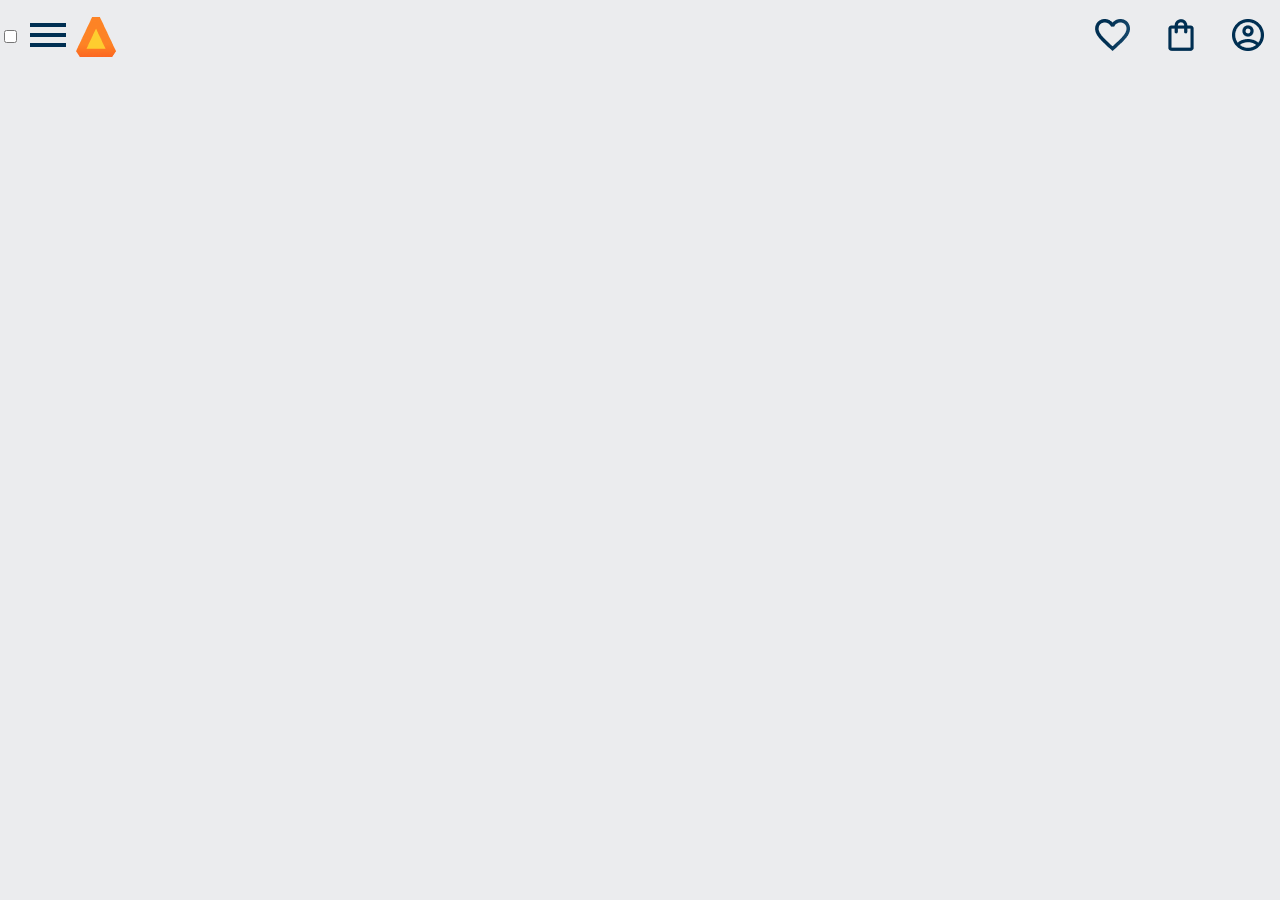
==== index.html @ 511188ee "Add files via upload" ====
<!DOCTYPE html>
<html lang="pt-br">

<head>
    <meta charset="UTF-8">
    <meta name="viewport" content="width=device-width, initial-scale=1.0">
    <title>Alura Books</title>
    <link rel="stylesheet" href="style.css">
    <link rel="stylesheet" href="reset.css">
</head>

<body>
    <header class="cabecalho">
        <div class="container">
            <input type="checkbox" id="menu" class="container-botao">
            <label for="menu">
                <span class="cabecalho-menu-hamburguer container-imagem"></span>
            </label>
            <ul class="lista-menu">
                <li class="lista-menu-titulo">Categorias</li>
                <li class="lista-menu-item">
                    <a href="#" class="lista-menu-link">Programação</a>
                </li>
                <li class="lista-menu-item">
                    <a href="#" class="lista-menu-link">Front-End</a>
                </li>
                <li class="lista-menu-item">
                    <a href="#" class="lista-menu-link">Infraestrutura</a>
                </li>
                <li class="lista-menu-item">
                    <a href="#" class="lista-menu-link">Business</a>
                </li>
                <li class="lista-menu-item">
                    <a href="#" class="lista-menu-link">Design & UX</a>
                </li>
            </ul>
            <img src="img/Logo.png" alt="Logo da AluraBooks">
        </div>
        <div class="container">
            <a href="#"><img src="img/Favoritos.png" alt="Meus favoritos" class="container-imagem"></a>
            <a href="#"><img src="img/Sacola.png" alt="Carrinho de compras" class="container-imagem"></a>
            <a href="#"><img src="img/Perfil.png" alt="Meu perfil" class="container-imagem"></a>
        </div>
    </header>
</body>

</html>
---- style.css ----
@import url("styles/header.css");
:root{
    --cor-de-fundo: #EBECEE;
}

.titulo-principal{
    color: black;
}
body{
    background-color: var(--cor-de-fundo);
}
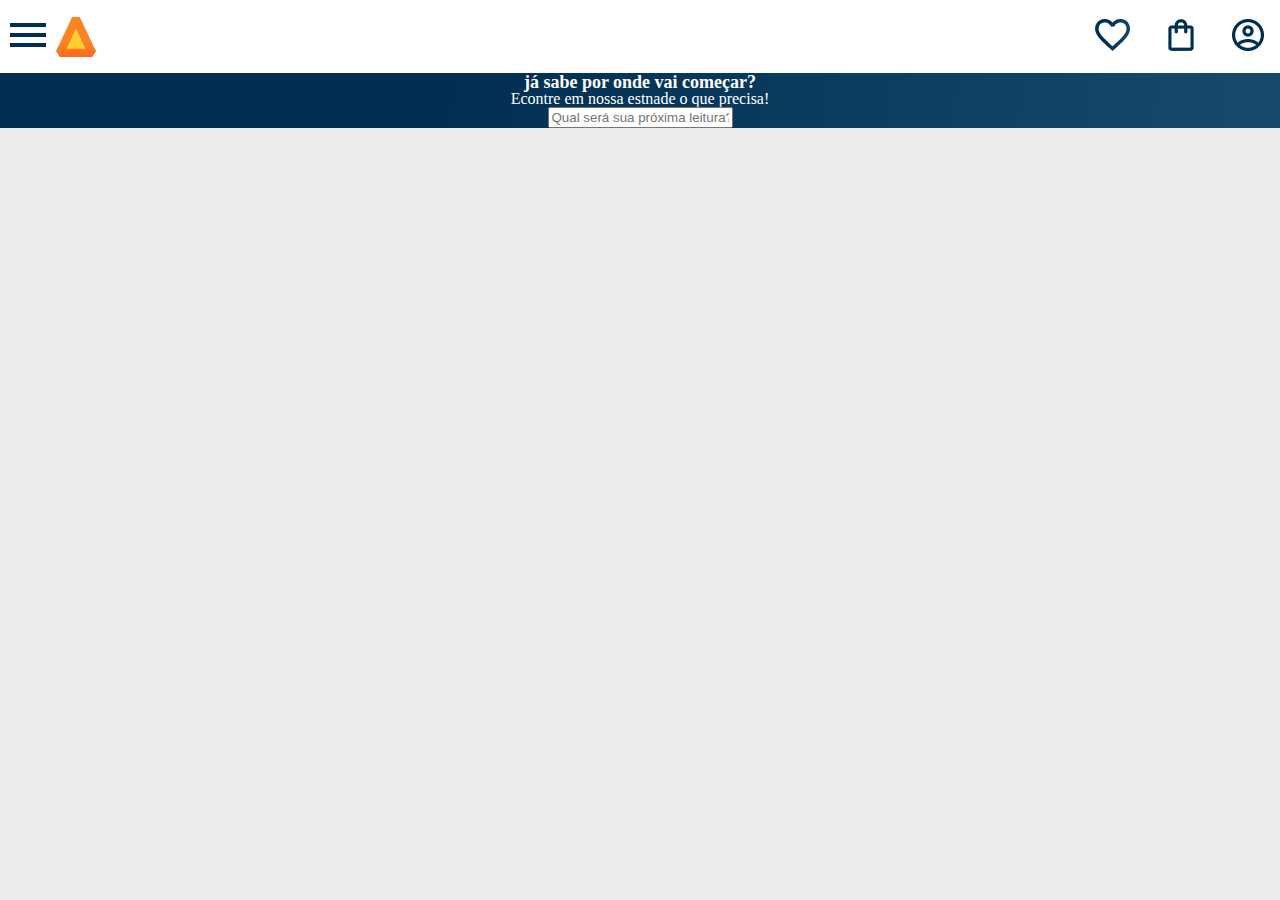
==== commit c98deda6: "Add files via upload" ====
--- a/index.html
+++ b/index.html
@@ -6,6 +6,9 @@
     <meta name="viewport" content="width=device-width, initial-scale=1.0">
     <title>Alura Books</title>
     <link rel="stylesheet" href="style.css">
+    <link rel="preconnect" href="https://fonts.googleapis.com">
+<link rel="preconnect" href="https://fonts.gstatic.com" crossorigin>
+<link href="https://fonts.googleapis.com/css2?family=Poppins:ital,wght@0,100;0,200;0,300;0,400;0,500;0,600;0,700;0,800;0,900;1,100;1,200;1,300;1,400;1,500;1,600;1,700;1,800;1,900&display=swap" rel="stylesheet">
     <link rel="stylesheet" href="reset.css">
 </head>
 
@@ -42,6 +45,12 @@
             <a href="#"><img src="img/Perfil.png" alt="Meu perfil" class="container-imagem"></a>
         </div>
     </header>
+    <section class="banner">
+    <h2 class="banner-titulo"> já sabe por onde vai começar?</h2>
+    <p class="banner-texto">Econtre em nossa estnade o que precisa!</p>
+    <input type=" search" class="banner-pesquisa"
+     placeholder="Qual será sua próxima leitura?,">
+    </section>
 </body>
 
 </html>--- a/style.css
+++ b/style.css
@@ -1,11 +1,21 @@
 @import url("styles/header.css");
-:root{
+@import url(styles/banner.css);
+
+:root {
     --cor-de-fundo: #EBECEE;
+    --branco: #FFFFFF;
+    --laranja: #EB9B00;
+    --azul-degrade: linear-gradient(97.54deg, #002F52 35.49%, #326589 165.37%);
+    --fonte-principal: "poppins";
 }
 
-.titulo-principal{
+.titulo-principal {
     color: black;
 }
-body{
+
+body {
     background-color: var(--cor-de-fundo);
-}
+    font-family: var(--fonte-principal);
+    font-size: 16px;
+    font-weight: 400;
+}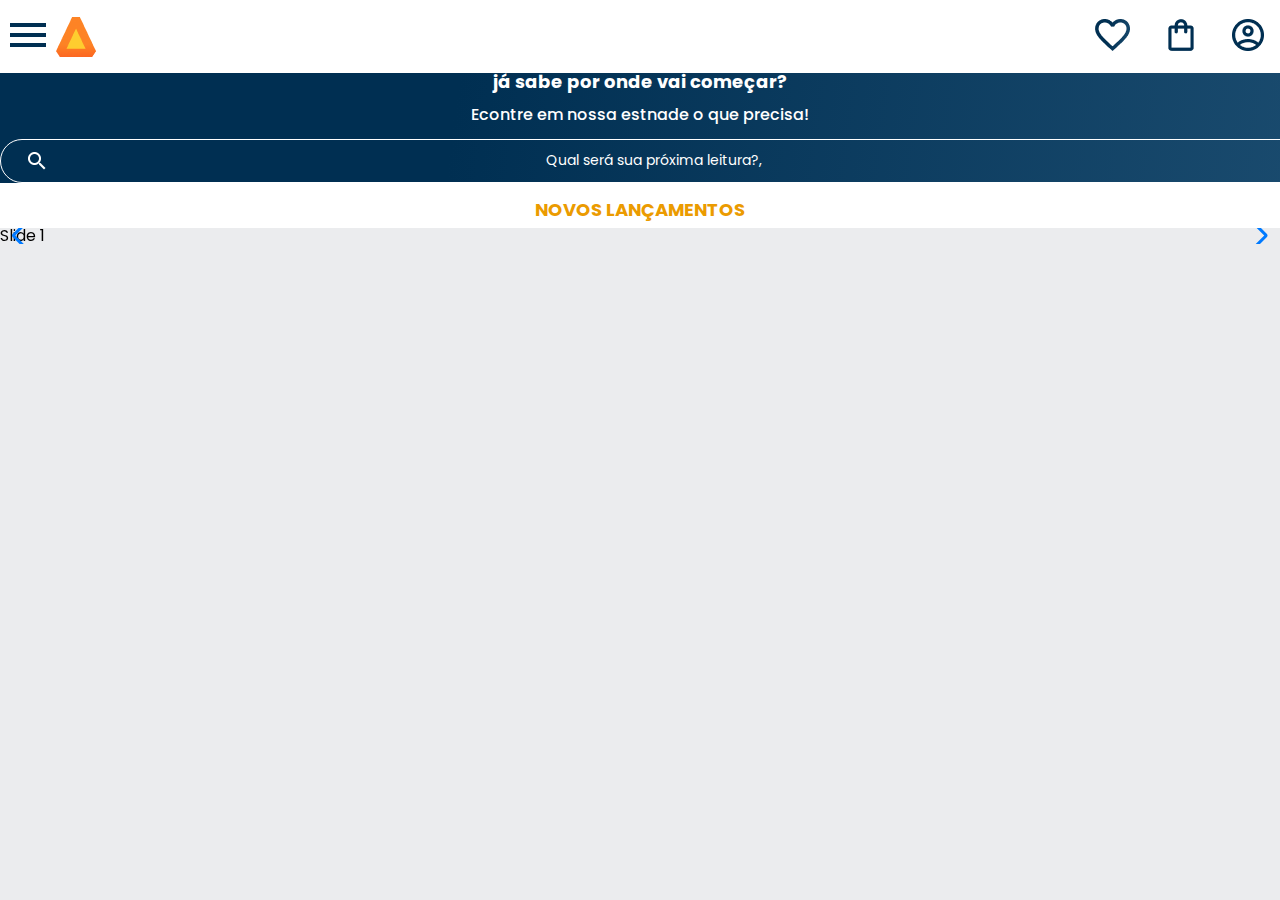
==== commit 107ef741: "Add files via upload" ====
--- a/index.html
+++ b/index.html
@@ -5,11 +5,14 @@
     <meta charset="UTF-8">
     <meta name="viewport" content="width=device-width, initial-scale=1.0">
     <title>Alura Books</title>
-    <link rel="stylesheet" href="style.css">
+    <link rel="stylesheet" href="reset.css">
     <link rel="preconnect" href="https://fonts.googleapis.com">
-<link rel="preconnect" href="https://fonts.gstatic.com" crossorigin>
-<link href="https://fonts.googleapis.com/css2?family=Poppins:ital,wght@0,100;0,200;0,300;0,400;0,500;0,600;0,700;0,800;0,900;1,100;1,200;1,300;1,400;1,500;1,600;1,700;1,800;1,900&display=swap" rel="stylesheet">
-    <link rel="stylesheet" href="reset.css">
+    <link rel="preconnect" href="https://fonts.gstatic.com" crossorigin>
+    <link
+        href="https://fonts.googleapis.com/css2?family=Poppins:ital,wght@0,100;0,200;0,300;0,400;0,500;0,600;0,700;0,800;0,900;1,100;1,200;1,300;1,400;1,500;1,600;1,700;1,800;1,900&display=swap"
+        rel="stylesheet">
+    <link rel="stylesheet" href="https://cdn.jsdelivr.net/npm/swiper@11/swiper-bundle.min.css">
+    <link rel="stylesheet" href=" style.css">
 </head>
 
 <body>
@@ -46,11 +49,33 @@
         </div>
     </header>
     <section class="banner">
-    <h2 class="banner-titulo"> já sabe por onde vai começar?</h2>
-    <p class="banner-texto">Econtre em nossa estnade o que precisa!</p>
-    <input type=" search" class="banner-pesquisa"
-     placeholder="Qual será sua próxima leitura?,">
+        <h2 class="banner-titulo"> já sabe por onde vai começar?</h2>
+        <p class="banner-texto">Econtre em nossa estnade o que precisa!</p>
+        <input type=" search" class="banner-pesquisa" placeholder="Qual será sua próxima leitura?,">
     </section>
+    <section class="carrossel">
+        <h2 class="carrossel-titulo"> Novos lançamentos</h2>
+        <div class="swiper">
+            <!-- Additional required wrapper -->
+            <div class="swiper-wrapper">
+              <!-- Slides -->
+              <div class="swiper-slide">Slide 1</div>
+              <div class="swiper-slide">Slide 2</div>
+              <div class="swiper-slide">Slide 3</div>
+              ...
+            </div>
+            <!-- If we need pagination -->
+            <div class="swiper-pagination"></div>
+          
+            <!-- If we need navigation buttons -->
+            <div class="swiper-button-prev"></div>
+            <div class="swiper-button-next"></div>
+          
+            <!-- If we need scrollbar -->
+            <div class="swiper-scrollbar"></div>
+          </div>
+    </section>
+    <script src="https://cdn.jsdelivr.net/npm/swiper@11/swiper-bundle.min.js"></script>
 </body>
 
 </html>--- a/style.css
+++ b/style.css
@@ -1,5 +1,6 @@
 @import url("styles/header.css");
 @import url(styles/banner.css);
+@import url(styles/carrossel.css);
 
 :root {
     --cor-de-fundo: #EBECEE;
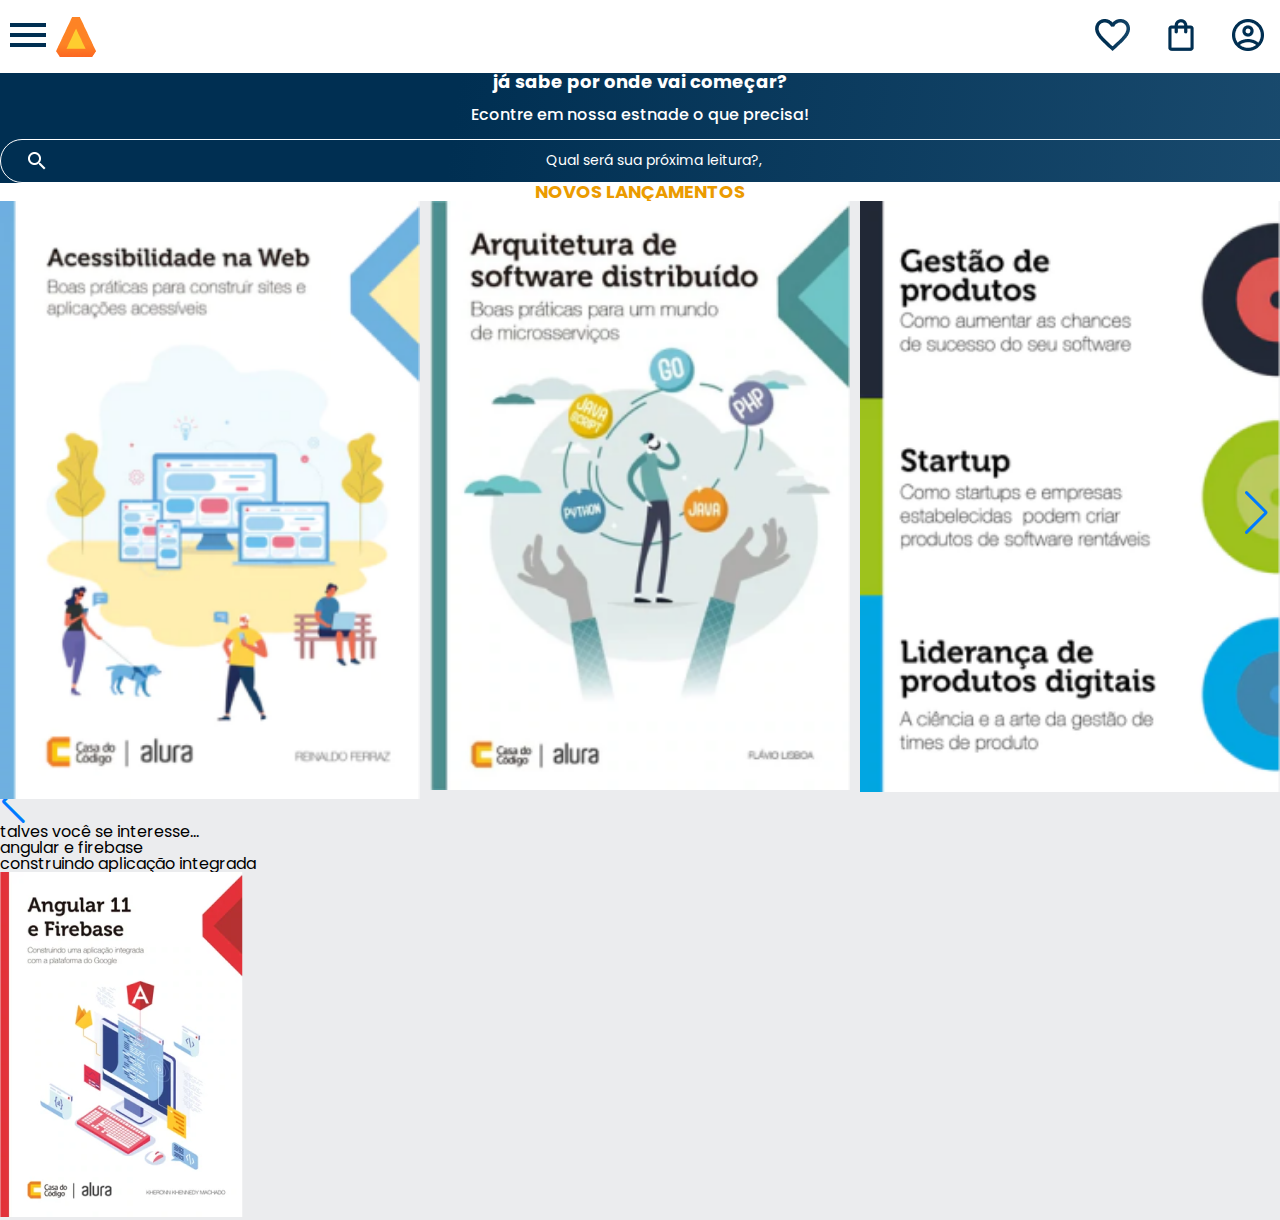
==== commit d7005955: "Add files via upload" ====
--- a/index.html
+++ b/index.html
@@ -56,26 +56,51 @@
     <section class="carrossel">
         <h2 class="carrossel-titulo"> Novos lançamentos</h2>
         <div class="swiper">
+
             <!-- Additional required wrapper -->
             <div class="swiper-wrapper">
-              <!-- Slides -->
-              <div class="swiper-slide">Slide 1</div>
-              <div class="swiper-slide">Slide 2</div>
-              <div class="swiper-slide">Slide 3</div>
-              ...
+                <div class="swiper-pagination"></div>
+                <!-- Slides -->
+                <div class="swiper-slide"><img src="./img/Acessibilidade.png" alt="Livro Acessibilidade "></div>
+                <div class="swiper-slide"><img src="./img/Arquitetura.png" alt="Livro Arquitetura"></div>
+                <div class="swiper-slide"><img src="./img/Gestão.png" alt="Livro Gestão"></div>
+                <div class="swiper-slide"><img src="./img/Angular.png" alt="livro Angular"></div>
+                <div class="swiper-slide"><img src="./img/ApacheKafka.png" alt="livro ApacheKafka"></div>
+                ...
             </div>
             <!-- If we need pagination -->
-            <div class="swiper-pagination"></div>
-          
+
+
             <!-- If we need navigation buttons -->
             <div class="swiper-button-prev"></div>
             <div class="swiper-button-next"></div>
-          
+
             <!-- If we need scrollbar -->
-            <div class="swiper-scrollbar"></div>
-          </div>
+
+        </div>
+        <div class="card">
+            <div class="card-descricao">
+                <div class="descricao">
+                </div>
+                <h3 class="descricao-titullo">talves você se interesse...</h3>
+                <h2 class="descricao-titulo-livro"> angular e firebase</h2>
+                <p class="descricao-texto">construindo aplicação integrada </p>
+            </div>
+            <img src="./img/Angular.png" class="descricao-imagem">
+
+        </div>
     </section>
     <script src="https://cdn.jsdelivr.net/npm/swiper@11/swiper-bundle.min.js"></script>
+
+    <script>const swiper = new Swiper('.swiper', {
+            spaceBetween: 10,
+            slidesPerView: 3,
+            Pagination: {
+                el: '.swiper-pagination',
+                type: 'bullets',
+            },
+        });
+    </script>
 </body>
 
 </html>--- a/style.css
+++ b/style.css
@@ -1,8 +1,8 @@
 @import url("styles/header.css");
-@import url(styles/banner.css);
-@import url(styles/carrossel.css);
+@import url("styles/banner.css");
+@import url("styles/carrossel.css");
 
-:root {
+:root { 
     --cor-de-fundo: #EBECEE;
     --branco: #FFFFFF;
     --laranja: #EB9B00;
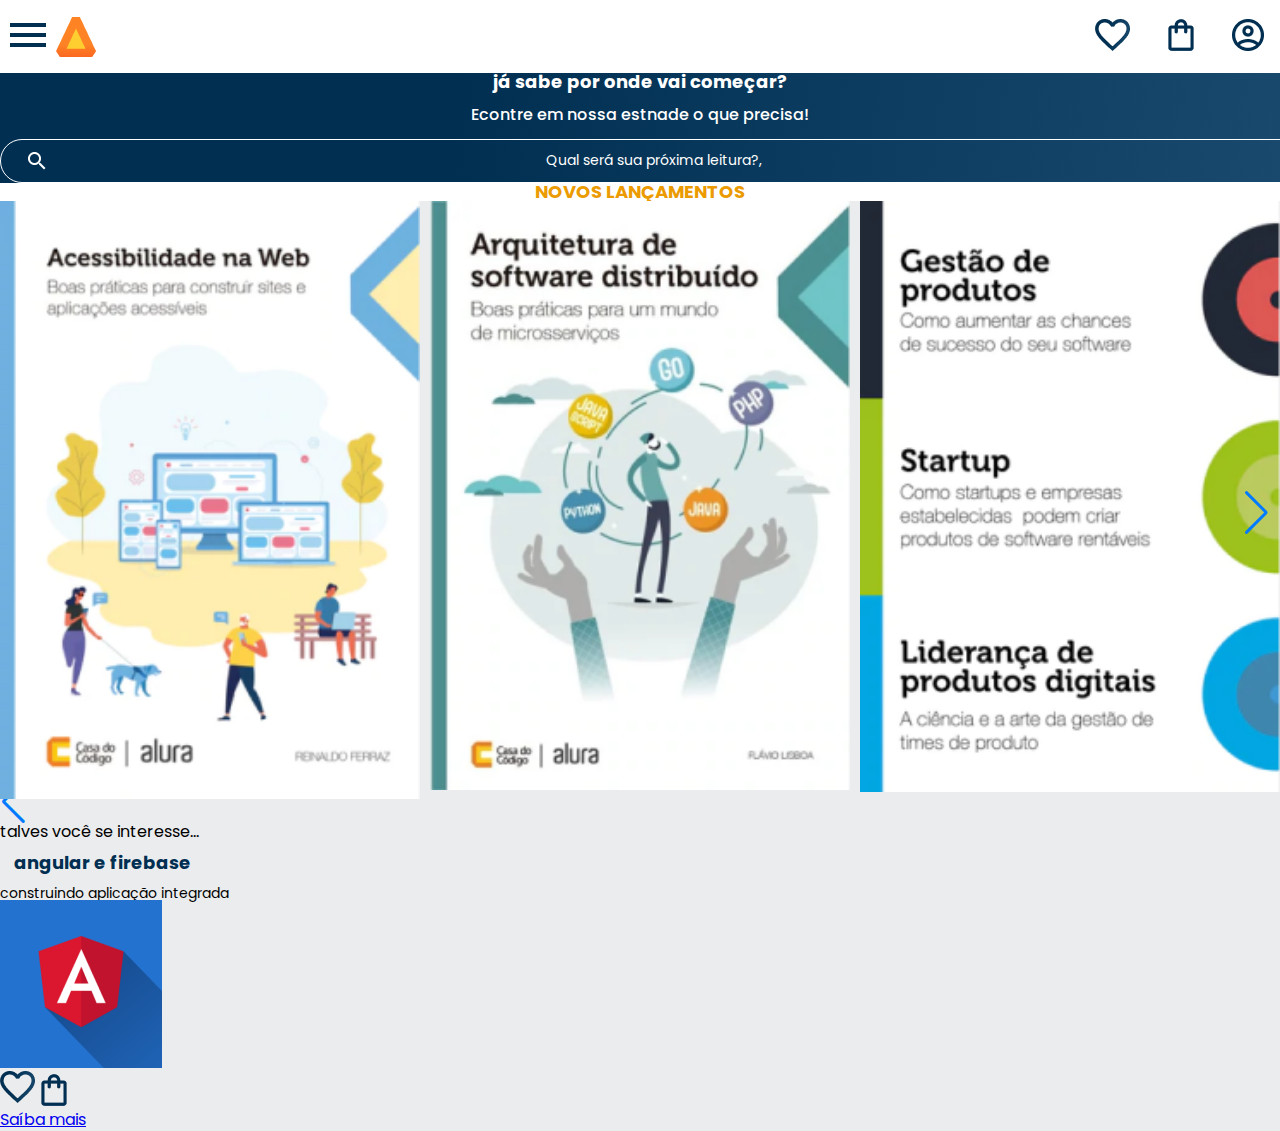
==== commit 7846dc4f: "Add files via upload" ====
--- a/index.html
+++ b/index.html
@@ -87,7 +87,14 @@
                 <p class="descricao-texto">construindo aplicação integrada </p>
             </div>
             <img src="./img/Angular.png" class="descricao-imagem">
-
+            <div>
+            </div class= "card-botao">
+            <ul class="botoes">
+                <li class="botoes-item"><img src="./img/Favoritos.png" alt="faforitar livro"></li>
+                <li class="botoes-item"><img src="./img/Sacola.png" alt="favoritar livro"></li>
+            </ul>
+            <a href="#" class="botoes-ancora">Saíba mais</a>
+            </div>
         </div>
     </section>
     <script src="https://cdn.jsdelivr.net/npm/swiper@11/swiper-bundle.min.js"></script>
@@ -100,7 +107,6 @@
                 type: 'bullets',
             },
         });
-    </script>
-</body>
-
-</html>+            </script>
+        <body>
+            <html>--- a/style.css
+++ b/style.css
@@ -6,7 +6,8 @@
     --cor-de-fundo: #EBECEE;
     --branco: #FFFFFF;
     --laranja: #EB9B00;
-    --azul-degrade: linear-gradient(97.54deg, #002F52 35.49%, #326589 165.37%);
+    --azul-degrade: linear-gradient(97.54deg, #002F52 35.49%, #326589 165.37%); 
+    --azul:#002F52;
     --fonte-principal: "poppins";
 }
 
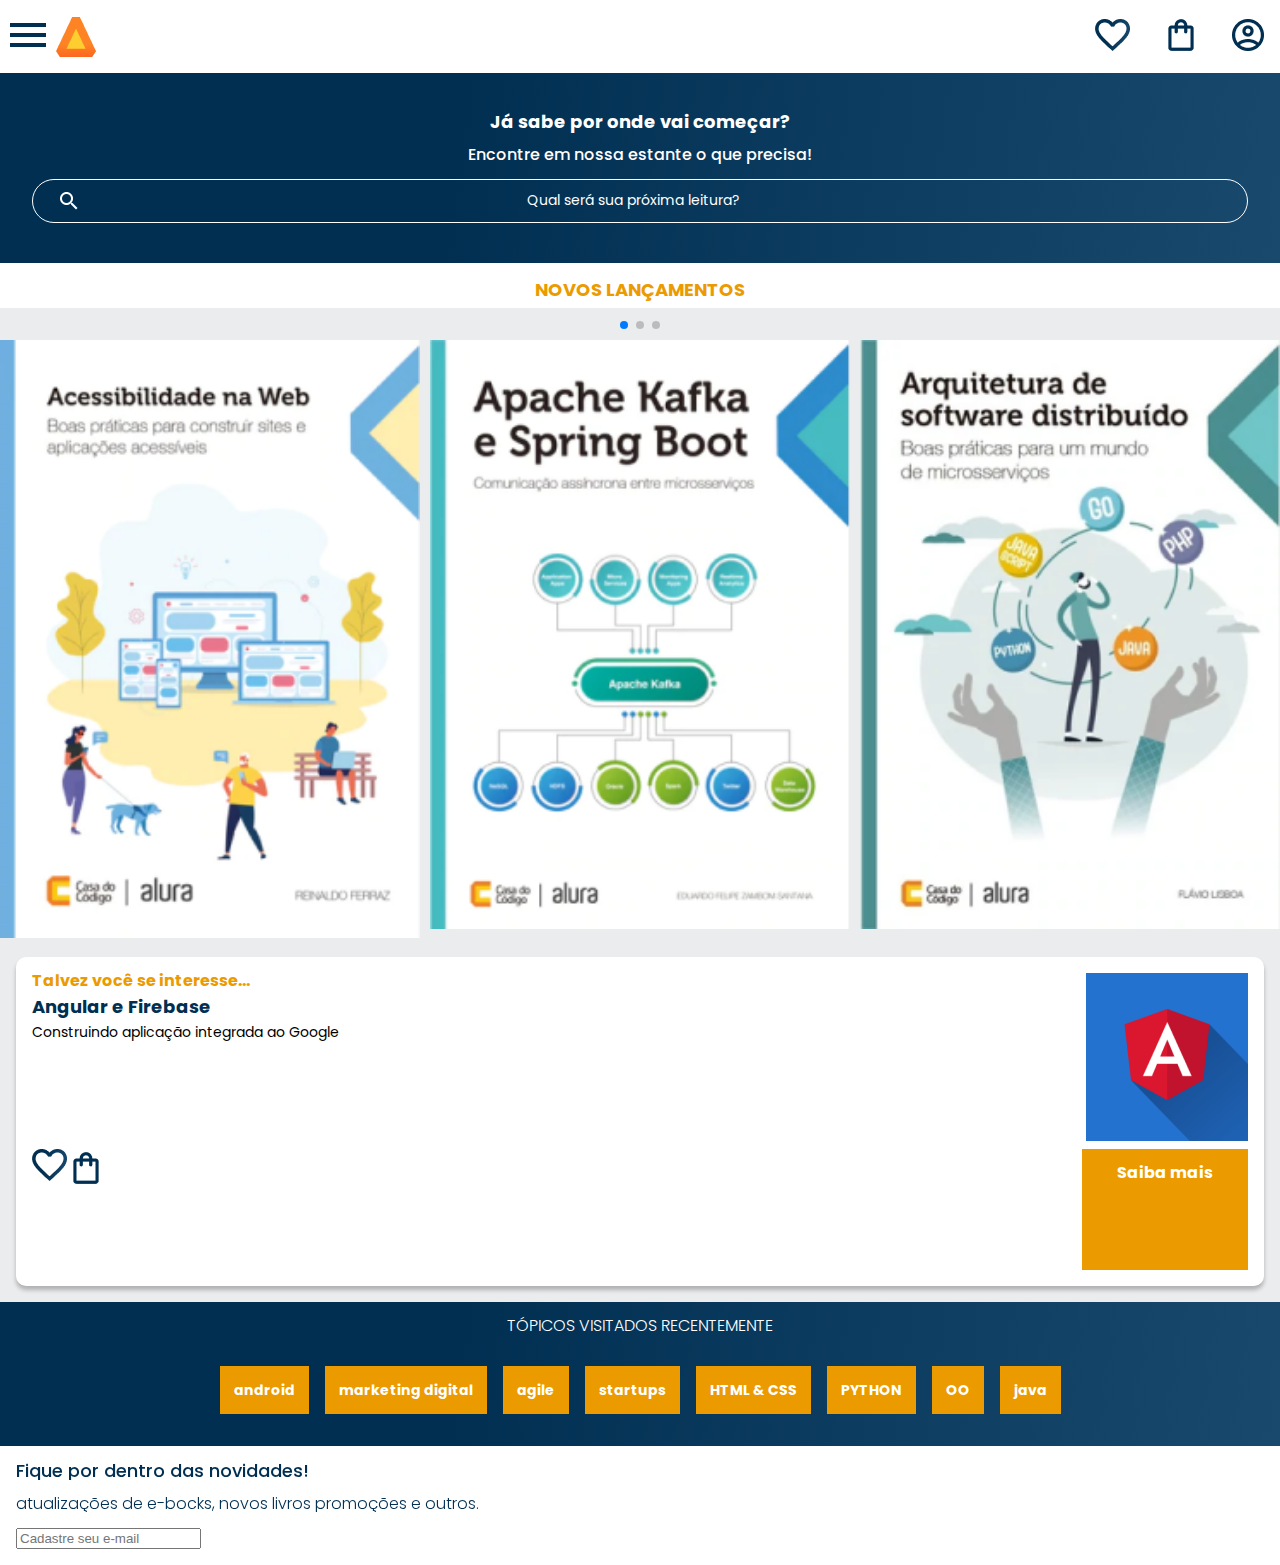
==== commit c4d444f1: "Add files via upload" ====
--- a/index.html
+++ b/index.html
@@ -8,11 +8,10 @@
     <link rel="stylesheet" href="reset.css">
     <link rel="preconnect" href="https://fonts.googleapis.com">
     <link rel="preconnect" href="https://fonts.gstatic.com" crossorigin>
-    <link
-        href="https://fonts.googleapis.com/css2?family=Poppins:ital,wght@0,100;0,200;0,300;0,400;0,500;0,600;0,700;0,800;0,900;1,100;1,200;1,300;1,400;1,500;1,600;1,700;1,800;1,900&display=swap"
-        rel="stylesheet">
-    <link rel="stylesheet" href="https://cdn.jsdelivr.net/npm/swiper@11/swiper-bundle.min.css">
-    <link rel="stylesheet" href=" style.css">
+    <link href="https://fonts.googleapis.com/css2?family=Poppins:wght@300;400;500;700&display=swap" rel="stylesheet">
+    <link rel="stylesheet" href="https://cdn.jsdelivr.net/npm/swiper@11/swiper-bundle.min.css" />
+    <link rel="stylesheet" href="style.css">
+
 </head>
 
 <body>
@@ -49,64 +48,101 @@
         </div>
     </header>
     <section class="banner">
-        <h2 class="banner-titulo"> já sabe por onde vai começar?</h2>
-        <p class="banner-texto">Econtre em nossa estnade o que precisa!</p>
-        <input type=" search" class="banner-pesquisa" placeholder="Qual será sua próxima leitura?,">
+        <h2 class="banner-titulo">Já sabe por onde vai começar?</h2>
+        <p class="banner-texto">Encontre em nossa estante o que precisa!</p>
+        <input type="search" class="banner-pesquisa" placeholder="Qual será sua próxima leitura?">
     </section>
     <section class="carrossel">
-        <h2 class="carrossel-titulo"> Novos lançamentos</h2>
+        <h2 class="carrossel-titulo">Novos lançamentos</h2>
         <div class="swiper">
-
-            <!-- Additional required wrapper -->
+            <div class="swiper-pagination"></div>
             <div class="swiper-wrapper">
-                <div class="swiper-pagination"></div>
-                <!-- Slides -->
-                <div class="swiper-slide"><img src="./img/Acessibilidade.png" alt="Livro Acessibilidade "></div>
+                <div class="swiper-slide"><img src="./img/Acessibilidade.png" alt="Livro Acessibilidade"></div>
+                <div class="swiper-slide"><img src="./img/ApacheKafka.png" alt="Livro ApacheKafka"></div>
                 <div class="swiper-slide"><img src="./img/Arquitetura.png" alt="Livro Arquitetura"></div>
-                <div class="swiper-slide"><img src="./img/Gestão.png" alt="Livro Gestão"></div>
-                <div class="swiper-slide"><img src="./img/Angular.png" alt="livro Angular"></div>
-                <div class="swiper-slide"><img src="./img/ApacheKafka.png" alt="livro ApacheKafka"></div>
-                ...
+                <div class="swiper-slide"><img src="./img/Guia Front-end.png" alt="Livro Angular"></div>
+                <div class="swiper-slide"><img src="./img/Javascript.png" alt="Livro Javascript"></div>
             </div>
-            <!-- If we need pagination -->
-
 
             <!-- If we need navigation buttons -->
             <div class="swiper-button-prev"></div>
             <div class="swiper-button-next"></div>
-
-            <!-- If we need scrollbar -->
-
         </div>
         <div class="card">
             <div class="card-descricao">
                 <div class="descricao">
+                    <h3 class="descricao-titulo">Talvez você se interesse...</h3>
+                    <h2 class="descricao-titulo-livro">Angular e Firebase</h2>
+                    <p class="descricao-texto">Construindo aplicação integrada ao Google</p>
                 </div>
-                <h3 class="descricao-titullo">talves você se interesse...</h3>
-                <h2 class="descricao-titulo-livro"> angular e firebase</h2>
-                <p class="descricao-texto">construindo aplicação integrada </p>
+                <img src="./img/Angular.png" class="descricao-imagem">
             </div>
-            <img src="./img/Angular.png" class="descricao-imagem">
-            <div>
-            </div class= "card-botao">
-            <ul class="botoes">
-                <li class="botoes-item"><img src="./img/Favoritos.png" alt="faforitar livro"></li>
-                <li class="botoes-item"><img src="./img/Sacola.png" alt="favoritar livro"></li>
-            </ul>
-            <a href="#" class="botoes-ancora">Saíba mais</a>
+            <div class="card-botoes">
+                <ul class="botoes">
+                    <li class="botoes-item"><img src="img/Favoritos.png" alt="Favoritar Livro"></li>
+                    <li class="botoes-item"><img src="img/Sacola.png" alt="Adicionar à sacola"></li>
+                </ul>
+                <a href="#" class="botoes-ancora">Saiba mais</a>
             </div>
         </div>
     </section>
+    <section class="topicos">
+        <h2 class="topicos-titulos">TÓPICOS VISITADOS RECENTEMENTE</h2>
+        <ul class="topicos-lista">
+            <li class="topicos-item">
+                <a href="#" class="topicos-link">android</a>
+            </li>
+
+            <li class="topicos-item">
+                <a href="#" class="topicos-link">marketing digital</a>
+            </li>
+
+
+            <li class="topicos-item">
+                <a href="#" class="topicos-link">agile</a>
+            </li>
+
+
+            <li class="topicos-item">
+                <a href="#" class="topicos-link">startups</a>
+            </li>
+
+            <li class="topicos-item">
+                <a href="#" class="topicos-link">HTML & CSS</a>
+            </li>
+
+
+            <li class="topicos-item">
+                <a href="#" class="topicos-link">PYTHON</a>
+            </li>
+
+            <li class="topicos-item">
+                <a href="#" class="topicos-link">OO</a>
+            </li>
+
+
+            <li class="topicos-item">
+                <a href="#" class="topicos-link">java</a>
+            </li>
+
+        </ul>
+    </section>
+    <section class="contato">
+        <h2 class="contato-titulo">Fique por dentro das novidades!</h2>
+        <p class="contato-texto">atualizações de e-bocks, novos livros promoções e outros.</p>
+        <input type="email" placeholder="Cadastre seu e-mail" class="contato-e-email">
+    </section>
     <script src="https://cdn.jsdelivr.net/npm/swiper@11/swiper-bundle.min.js"></script>
-
-    <script>const swiper = new Swiper('.swiper', {
+    <script>
+        const swiper = new Swiper('.swiper', {
             spaceBetween: 10,
             slidesPerView: 3,
-            Pagination: {
+            pagination: {
                 el: '.swiper-pagination',
                 type: 'bullets',
             },
         });
-            </script>
-        <body>
-            <html>+    </script>
+</body>
+
+</html>--- a/style.css
+++ b/style.css
@@ -1,21 +1,22 @@
 @import url("styles/header.css");
 @import url("styles/banner.css");
 @import url("styles/carrossel.css");
+@import url("styles/topicos.css");
+@import url("styles/contato.css");
 
-:root { 
+:root{
     --cor-de-fundo: #EBECEE;
-    --branco: #FFFFFF;
-    --laranja: #EB9B00;
-    --azul-degrade: linear-gradient(97.54deg, #002F52 35.49%, #326589 165.37%); 
+    --branco:#FFFFFF;
+    --laranja:#EB9B00;
+    --azul-degrade: linear-gradient(97.54deg, #002F52 35.49%, #326589 165.37%);
     --azul:#002F52;
-    --fonte-principal: "poppins";
+    --fonte-principal: 'Poppins';
 }
 
-.titulo-principal {
+.titulo-principal{
     color: black;
 }
-
-body {
+body{
     background-color: var(--cor-de-fundo);
     font-family: var(--fonte-principal);
     font-size: 16px;
